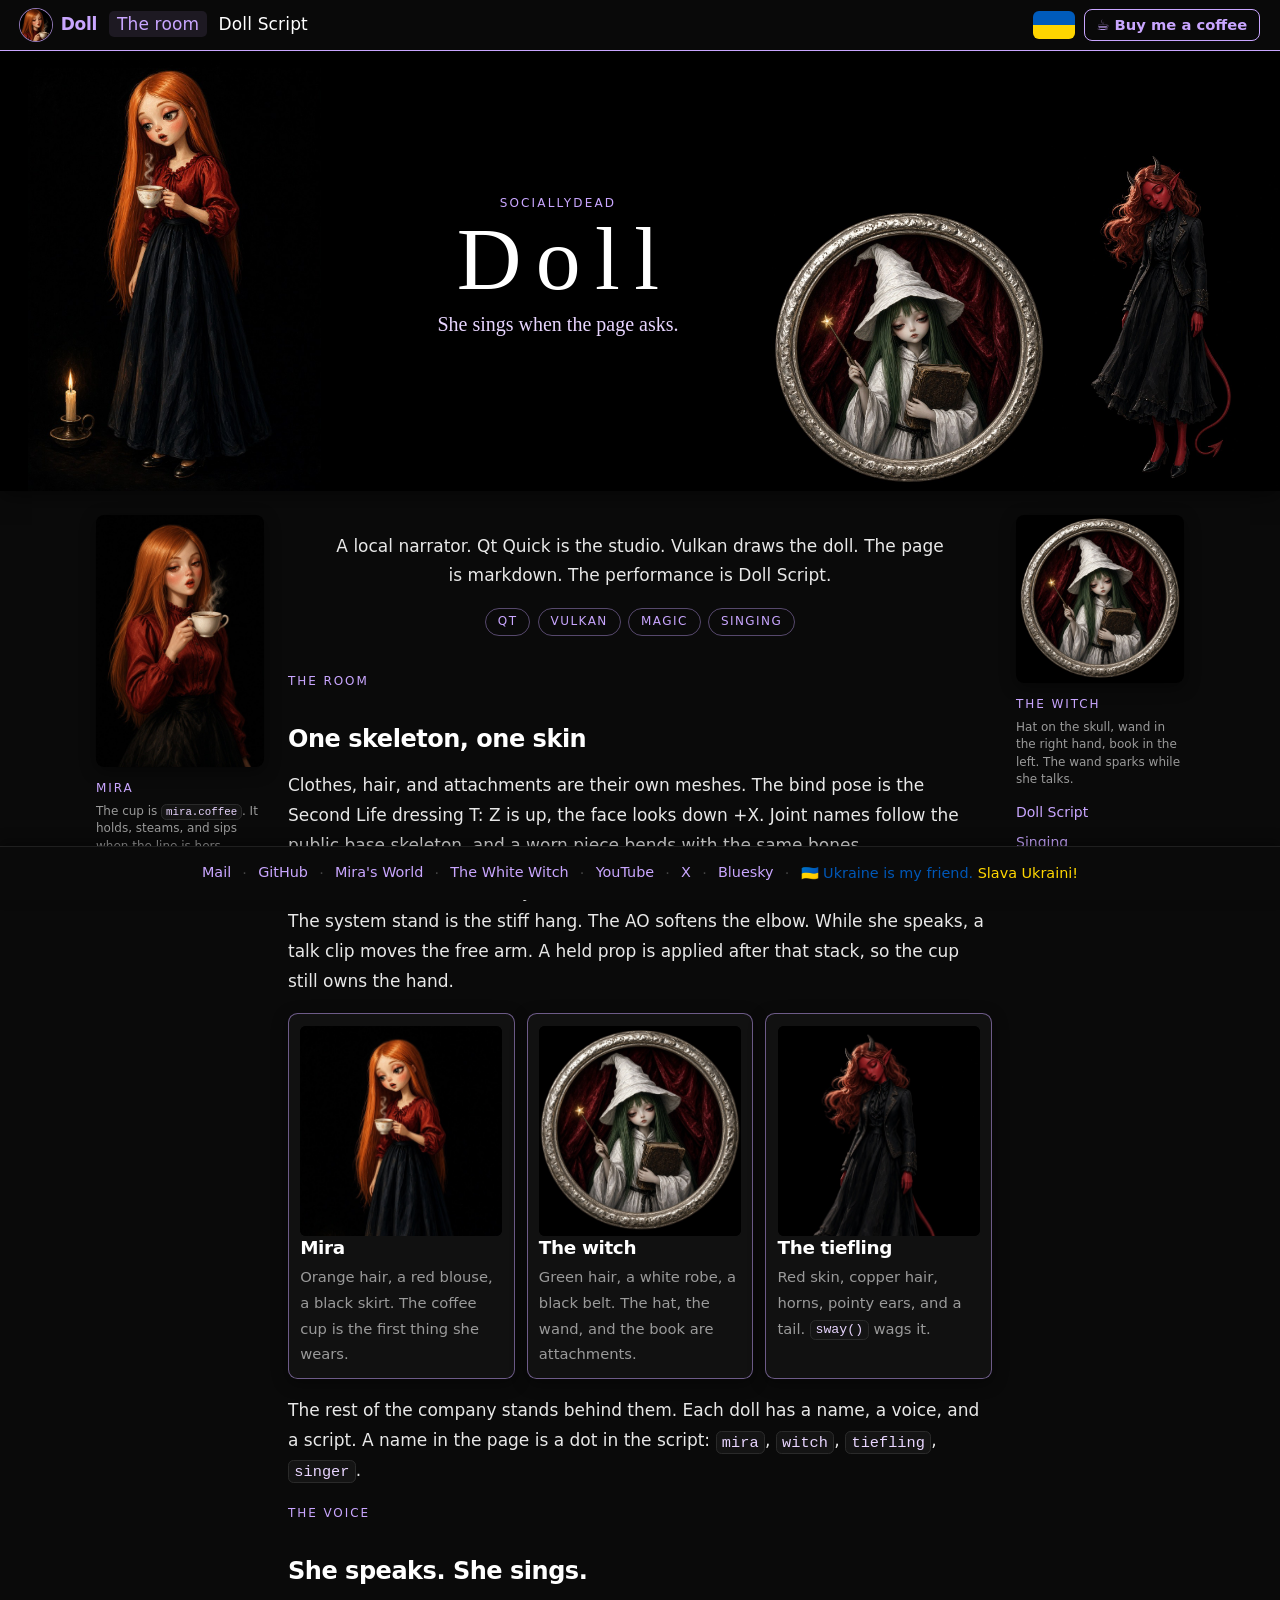
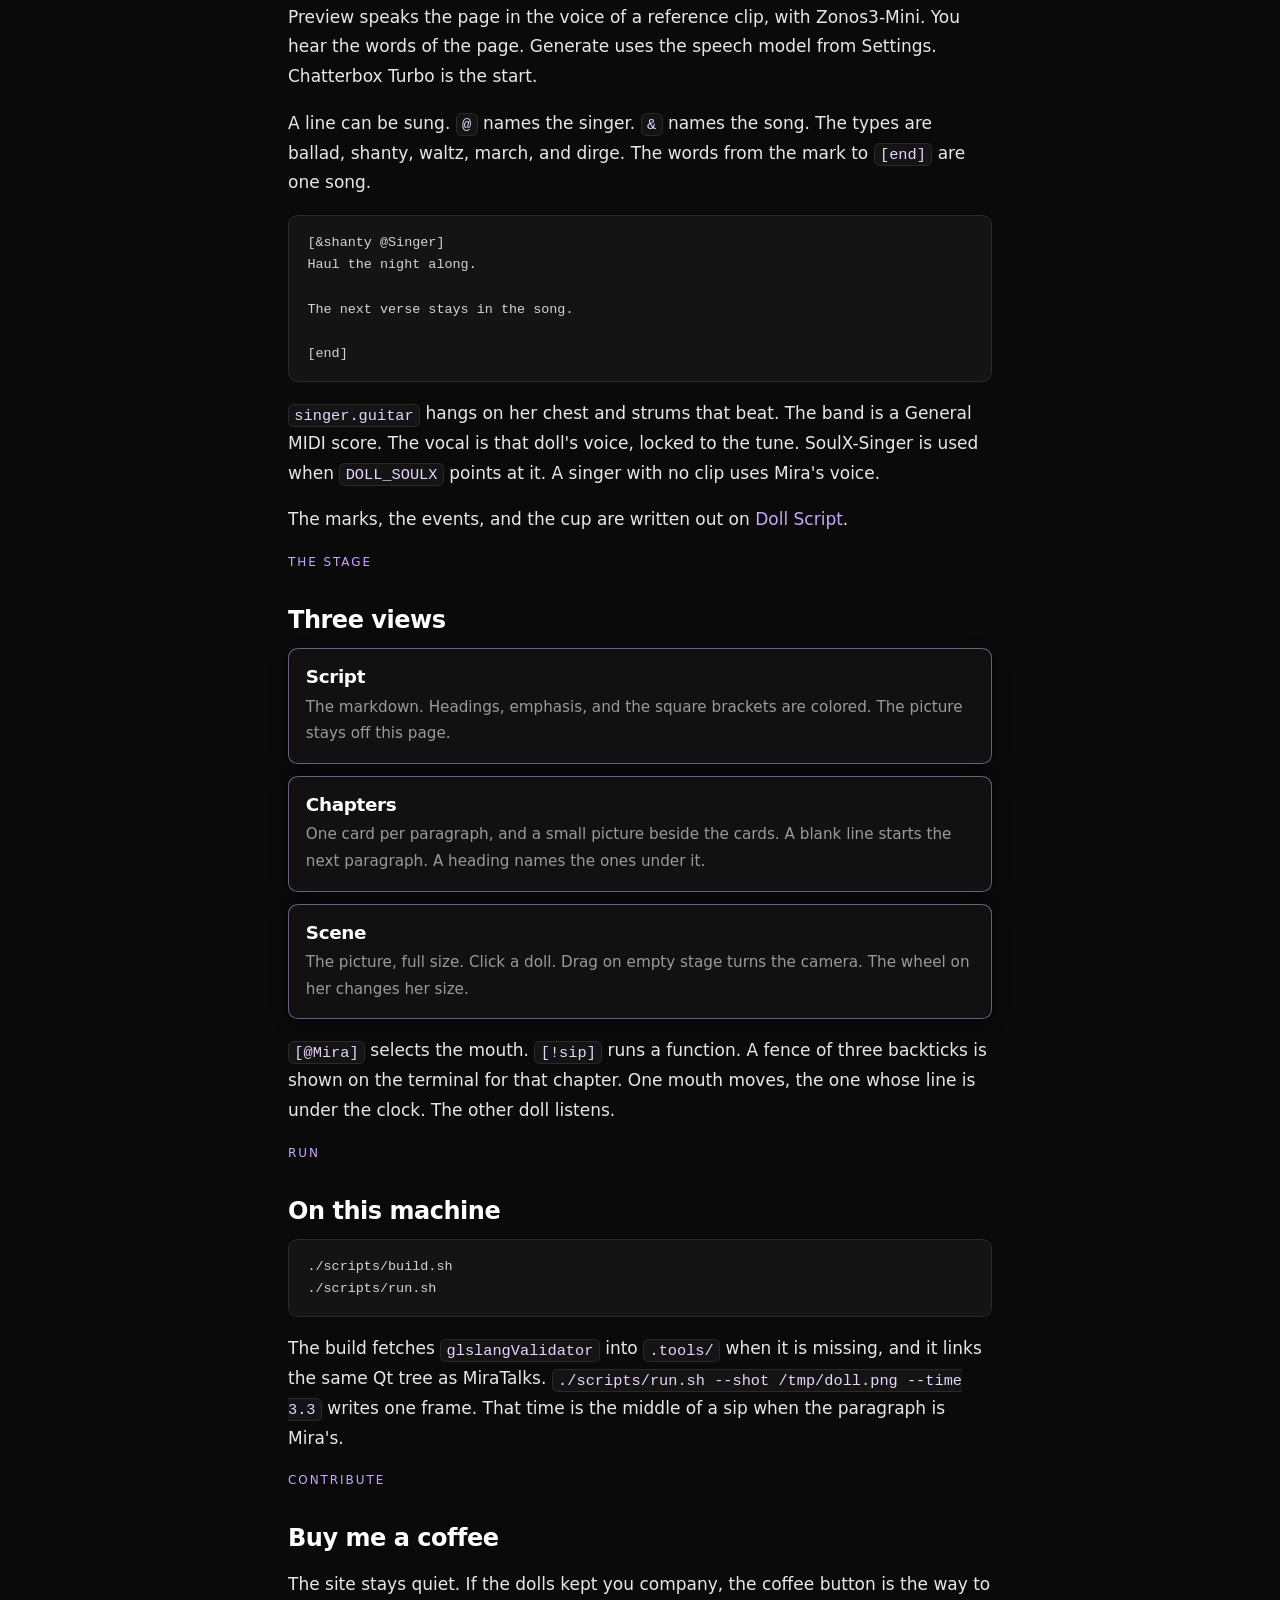
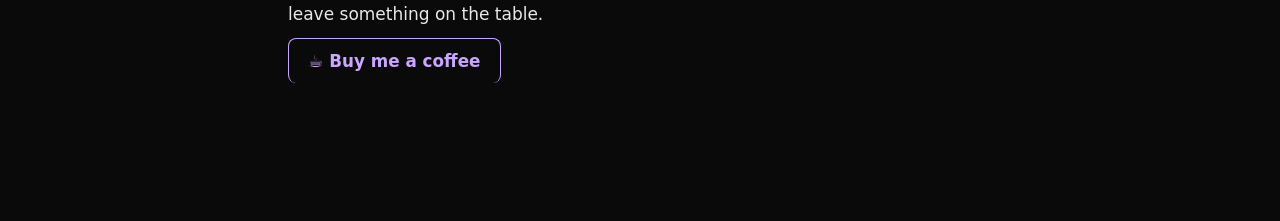
==== index.html @ 6789eb44 "Publish the Doll site." ====
<!DOCTYPE html>
<html lang="en">
<head>
  <meta charset="utf-8">
  <meta name="viewport" content="width=device-width, initial-scale=1">
  <meta name="theme-color" content="#0a0a0a">
  <meta name="color-scheme" content="dark">
  <meta name="description" content="Doll is a local narrator. One skeleton, one skin, and Doll Script. She speaks the page, and she sings when the page asks.">
  <meta name="author" content="Mira">
  <meta name="keywords" content="Doll, Doll Script, MAGIC, narrator, Qt, Vulkan, singing, The White Witch, Mira">
  <link rel="canonical" href="https://doll.sociallydead.me/">
  <link rel="icon" href="/assets/icons/icon.svg" type="image/svg+xml">
  <link rel="icon" type="image/png" sizes="32x32" href="/assets/icons/favicon-32.png">
  <link rel="apple-touch-icon" href="/assets/icons/apple-touch-icon.png">
  <link rel="manifest" href="/manifest.webmanifest">
  <meta property="og:type" content="website">
  <meta property="og:site_name" content="Doll">
  <meta property="og:title" content="Doll — she sings when the page asks">
  <meta property="og:description" content="A local narrator. Qt Quick is the studio. Vulkan draws the doll. Doll Script is the performance.">
  <meta property="og:url" content="https://doll.sociallydead.me/">
  <meta property="og:image" content="https://doll.sociallydead.me/assets/images/og.jpg">
  <meta name="twitter:card" content="summary_large_image">
  <meta name="twitter:title" content="Doll — she sings when the page asks">
  <meta name="twitter:description" content="A local narrator. Qt Quick is the studio. Vulkan draws the doll. Doll Script is the performance.">
  <meta name="twitter:image" content="https://doll.sociallydead.me/assets/images/og.jpg">
  <title>Doll — she sings when the page asks</title>
  <link rel="stylesheet" href="/assets/css/site.css">
  <script type="application/ld+json">
  {
    "@context": "https://schema.org",
    "@graph": [
      {
        "@type": "WebSite",
        "name": "Doll",
        "url": "https://doll.sociallydead.me/",
        "description": "A local narrator. She speaks the page, and she sings when the page asks.",
        "inLanguage": "en"
      },
      {
        "@type": "SoftwareApplication",
        "name": "Doll",
        "applicationCategory": "MultimediaApplication",
        "operatingSystem": "Linux",
        "url": "https://doll.sociallydead.me/",
        "author": {
          "@type": "Person",
          "name": "Mira",
          "url": "https://miratechtm.sociallydead.me/"
        }
      }
    ]
  }
  </script>
</head>
<body>
  <a class="skip" href="#main">Skip to content</a>
  <header class="site-header">
    <nav class="site-nav" aria-label="Site">
      <a class="brand" href="/">
        <img src="/assets/images/avatar.jpg" alt="" width="512" height="512">
        Doll
      </a>
      <ul>
        <li><a href="/" aria-current="page">The room</a></li>
        <li><a href="/script/">Doll Script</a></li>
      </ul>
      <div class="nav-end">
        <a class="ua" href="https://thewhitewitchtm.sociallydead.me/ukraine/" aria-label="I support Ukraine"><span></span><span></span></a>
        <a class="coffee" href="https://www.paypal.com/ncp/payment/BVY3E2H2E2VWA" target="_blank" rel="noopener noreferrer">☕ Buy me a coffee</a>
      </div>
    </nav>
  </header>

  <section class="banner" aria-label="Doll. Mira with the cup, the witch in her ring, and the tiefling asleep.">
    <img class="banner-mira" src="/assets/images/mira-full.jpg" width="832" height="1248" alt="Mira, long orange hair, red blouse, black skirt, a steaming cup in her hand and a candle at her feet.">
    <div class="banner-mark">
      <p class="banner-kicker">sociallydead</p>
      <h1>Doll</h1>
      <p>She sings when the page asks.</p>
    </div>
    <div class="banner-cast">
      <img class="banner-witch" src="/assets/images/witch.jpg" width="1024" height="1024" alt="The witch, green hair, white hat and robe, wand and spellbook, inside a silver ring.">
      <img class="banner-tiefling" src="/assets/images/tiefling.jpg" width="832" height="1248" alt="The tiefling asleep, red skin, copper hair, small horns, a black dress, tail curled.">
    </div>
  </section>

  <div class="page-frame">
    <aside class="side-rail" aria-label="Mira">
      <div class="side-stick">
        <img src="/assets/images/mira.jpg" width="832" height="1248" alt="Mira, close, orange hair and a red blouse, singing over a cup of coffee.">
        <p class="rail-kicker">Mira</p>
        <p class="rail-text">The cup is <code>mira.coffee</code>. It holds, steams, and sips when the line is hers.</p>
      </div>
    </aside>

    <main id="main" class="content-area">
      <div class="intro">
        <p>A local narrator. Qt Quick is the studio. Vulkan draws the doll. The page is markdown. The performance is Doll Script.</p>
        <ul class="chips">
          <li>Qt</li>
          <li>Vulkan</li>
          <li>MAGIC</li>
          <li>Singing</li>
        </ul>
      </div>

      <section>
        <p class="kicker">The room</p>
        <h2>One skeleton, one skin</h2>
        <p>Clothes, hair, and attachments are their own meshes. The bind pose is the Second Life dressing T: Z is up, the face looks down +X. Joint names follow the public base skeleton, and a worn piece bends with the same bones.</p>
        <p>She wears a talk AO the way a Second Life avatar wears an animation overrider. The system stand is the stiff hang. The AO softens the elbow. While she speaks, a talk clip moves the free arm. A held prop is applied after that stack, so the cup still owns the hand.</p>
        <ul class="cards">
          <li>
            <article class="frame">
              <img src="/assets/images/mira-full.jpg" alt="" width="832" height="1248">
              <h3>Mira</h3>
              <p>Orange hair, a red blouse, a black skirt. The coffee cup is the first thing she wears.</p>
            </article>
          </li>
          <li>
            <article class="frame">
              <img src="/assets/images/witch.jpg" alt="" width="1024" height="1024">
              <h3>The witch</h3>
              <p>Green hair, a white robe, a black belt. The hat, the wand, and the book are attachments.</p>
            </article>
          </li>
          <li>
            <article class="frame">
              <img src="/assets/images/tiefling.jpg" alt="" width="832" height="1248">
              <h3>The tiefling</h3>
              <p>Red skin, copper hair, horns, pointy ears, and a tail. <code>sway()</code> wags it.</p>
            </article>
          </li>
        </ul>
        <p>The rest of the company stands behind them. Each doll has a name, a voice, and a script. A name in the page is a dot in the script: <code>mira</code>, <code>witch</code>, <code>tiefling</code>, <code>singer</code>.</p>
      </section>

      <section id="voice">
        <p class="kicker">The voice</p>
        <h2>She speaks. She sings.</h2>
        <p>Preview speaks the page in the voice of a reference clip, with Zonos3-Mini. You hear the words of the page. Generate uses the speech model from Settings. Chatterbox Turbo is the start.</p>
        <p>A line can be sung. <code>@</code> names the singer. <code>&amp;</code> names the song. The types are ballad, shanty, waltz, march, and dirge. The words from the mark to <code>[end]</code> are one song.</p>
        <pre><code>[&amp;shanty @Singer]
Haul the night along.

The next verse stays in the song.

[end]</code></pre>
        <p><code>singer.guitar</code> hangs on her chest and strums that beat. The band is a General MIDI score. The vocal is that doll's voice, locked to the tune. SoulX-Singer is used when <code>DOLL_SOULX</code> points at it. A singer with no clip uses Mira's voice.</p>
        <p>The marks, the events, and the cup are written out on <a href="/script/">Doll Script</a>.</p>
      </section>

      <section>
        <p class="kicker">The stage</p>
        <h2>Three views</h2>
        <ul class="steps">
          <li class="frame">
            <h3>Script</h3>
            <p>The markdown. Headings, emphasis, and the square brackets are colored. The picture stays off this page.</p>
          </li>
          <li class="frame">
            <h3>Chapters</h3>
            <p>One card per paragraph, and a small picture beside the cards. A blank line starts the next paragraph. A heading names the ones under it.</p>
          </li>
          <li class="frame">
            <h3>Scene</h3>
            <p>The picture, full size. Click a doll. Drag on empty stage turns the camera. The wheel on her changes her size.</p>
          </li>
        </ul>
        <p><code>[@Mira]</code> selects the mouth. <code>[!sip]</code> runs a function. A fence of three backticks is shown on the terminal for that chapter. One mouth moves, the one whose line is under the clock. The other doll listens.</p>
      </section>

      <section>
        <p class="kicker">Run</p>
        <h2>On this machine</h2>
        <pre><code>./scripts/build.sh
./scripts/run.sh</code></pre>
        <p>The build fetches <code>glslangValidator</code> into <code>.tools/</code> when it is missing, and it links the same Qt tree as MiraTalks. <code>./scripts/run.sh --shot /tmp/doll.png --time 3.3</code> writes one frame. That time is the middle of a sip when the paragraph is Mira's.</p>
      </section>

      <section id="contribute">
        <p class="kicker">Contribute</p>
        <h2>Buy me a coffee</h2>
        <p>The site stays quiet. If the dolls kept you company, the coffee button is the way to leave something on the table.</p>
        <p>
          <a class="coffee coffee-large" href="https://www.paypal.com/ncp/payment/BVY3E2H2E2VWA" target="_blank" rel="noopener noreferrer">☕ Buy me a coffee</a>
        </p>
      </section>
    </main>

    <aside class="side-rail" aria-label="The witch">
      <div class="side-stick">
        <img src="/assets/images/witch.jpg" width="1024" height="1024" alt="The witch, sleepy, in a silver ring with a red curtain behind her.">
        <p class="rail-kicker">The witch</p>
        <p class="rail-text">Hat on the skull, wand in the right hand, book in the left. The wand sparks while she talks.</p>
        <ul class="rail-links">
          <li><a href="/script/">Doll Script</a></li>
          <li><a href="#voice">Singing</a></li>
          <li><a href="#contribute">Contribute</a></li>
        </ul>
      </div>
    </aside>
  </div>

  <footer class="site-footer">
    <nav class="footer-links" aria-label="Footer">
      <a href="mailto:miratechtm@sociallydead.me">Mail</a>
      <span aria-hidden="true">·</span>
      <a href="https://github.com/TheWhiteWitchTM" target="_blank" rel="noopener noreferrer">GitHub</a>
      <span aria-hidden="true">·</span>
      <a href="https://miratechtm.sociallydead.me/" target="_blank" rel="noopener noreferrer">Mira's World</a>
      <span aria-hidden="true">·</span>
      <a href="https://thewhitewitchtm.sociallydead.me/" target="_blank" rel="noopener noreferrer">The White Witch</a>
      <span aria-hidden="true">·</span>
      <a href="https://youtube.com/@TheWhiteWitchTM" target="_blank" rel="noopener noreferrer">YouTube</a>
      <span aria-hidden="true">·</span>
      <a href="https://x.com/miratechtm" target="_blank" rel="noopener noreferrer">X</a>
      <span aria-hidden="true">·</span>
      <a href="https://bsky.app/profile/miratechtm.sociallydead.me" target="_blank" rel="noopener noreferrer">Bluesky</a>
      <span aria-hidden="true">·</span>
      <span class="ua-words"><span class="blue">🇺🇦 Ukraine is my friend.</span> <span class="gold">Slava Ukraini!</span></span>
    </nav>
  </footer>
</body>
</html>
---- assets/css/site.css ----
:root {
  --ink: #0a0a0a;
  --paper: #e8e8e8;
  --muted: #9a9a9a;
  --line: #2a2a2a;
  --accent: #c9a6ff;
  --accent-2: #e8d5ff;
  --panel: #111111;
  --panel-2: #161616;
  --font: ui-sans-serif, system-ui, -apple-system, "Segoe UI", "Noto Sans", Helvetica, Arial, sans-serif;
  --mono: ui-monospace, "Cascadia Code", "SF Mono", Menlo, Consolas, monospace;
  --display: "Palatino Linotype", Palatino, "Book Antiqua", Georgia, "Liberation Serif", serif;
}

* { box-sizing: border-box; }

html {
  scroll-padding-top: 4.5rem;
  scroll-padding-bottom: 6.5rem;
}

body {
  margin: 0;
  min-height: 100vh;
  background: var(--ink);
  color: var(--paper);
  font-family: var(--font);
  font-size: 1.0625rem;
  line-height: 1.75;
  -webkit-font-smoothing: antialiased;
}

img { max-width: 100%; height: auto; }

a { color: inherit; }

:focus-visible {
  outline: 2px solid var(--accent);
  outline-offset: 2px;
}

.skip {
  position: absolute;
  left: 0.75rem;
  top: 0.75rem;
  z-index: 80;
  padding: 0.4rem 0.7rem;
  background: var(--accent);
  color: var(--ink);
  text-decoration: none;
  transform: translateY(-150%);
}

.skip:focus { transform: none; }

.site-header {
  position: sticky;
  top: 0;
  z-index: 40;
  background: rgba(10, 10, 10, 0.95);
  border-bottom: 1.5px solid var(--accent);
  box-shadow: 0 2px 10px rgba(0, 0, 0, 0.5);
  backdrop-filter: blur(10px);
}

.site-nav {
  max-width: 1400px;
  margin: 0 auto;
  padding: 0.35rem 1.25rem;
  display: flex;
  align-items: center;
  gap: 0.75rem;
  min-height: 3.1rem;
}

.brand {
  display: flex;
  align-items: center;
  gap: 0.55rem;
  color: var(--accent);
  font-weight: 600;
  letter-spacing: -0.02em;
  text-decoration: none;
  flex: none;
}

.brand img {
  width: 32px;
  height: 32px;
  border-radius: 50%;
  object-fit: cover;
  object-position: center 18%;
  box-shadow: 0 0 0 1px rgba(201, 166, 255, 0.7);
}

.site-nav ul {
  list-style: none;
  display: flex;
  align-items: center;
  gap: 0.2rem;
  margin: 0;
  padding: 0;
  min-width: 0;
}

.site-nav ul a {
  color: #fff;
  text-decoration: none;
  font-weight: 500;
  letter-spacing: 0.01em;
  padding: 0.2rem 0.5rem;
  border-radius: 5px;
}

.site-nav ul a:hover,
.site-nav ul a[aria-current="page"] {
  color: var(--accent);
  background: rgba(201, 166, 255, 0.1);
}

.nav-end {
  margin-left: auto;
  display: flex;
  align-items: center;
  gap: 0.55rem;
  flex: none;
}

.ua {
  display: block;
  width: 42px;
  height: 28px;
  border-radius: 6px;
  overflow: hidden;
  box-shadow: inset 0 0 0 1px rgba(8, 20, 40, 0.45);
  flex: none;
}

.ua span { display: block; height: 50%; }
.ua span:first-child { background: #005bbb; }
.ua span:last-child { background: #ffd500; }
.ua:hover { filter: brightness(1.06); }

a.coffee {
  color: var(--accent);
  font-weight: 600;
  padding: 0.35em 0.8em;
  border: 1px solid var(--accent);
  border-radius: 8px;
  font-size: 0.92rem;
  line-height: 1.3;
  white-space: nowrap;
  text-decoration: none;
  background: transparent;
}

a.coffee:hover { background: rgba(201, 166, 255, 0.13); }

a.coffee-large {
  font-size: 1.05rem;
  padding: 0.7em 1.15em;
}

.banner {
  display: grid;
  grid-template-columns: minmax(150px, 0.85fr) minmax(200px, 1fr) minmax(240px, 1.25fr);
  align-items: end;
  gap: 0.25rem;
  background: #000;
  margin: 0 0 1.5rem;
  box-shadow: 0 4px 20px rgba(0, 0, 0, 0.5);
}

.banner img {
  display: block;
  width: 100%;
  height: min(440px, 58vw);
  object-fit: contain;
  object-position: bottom center;
}

.banner-mark {
  align-self: center;
  text-align: center;
  padding: 1rem 0.4rem 1.4rem;
}

.banner-kicker {
  margin: 0;
  color: var(--accent);
  font-size: 0.75rem;
  font-weight: 500;
  letter-spacing: 0.18em;
  text-transform: uppercase;
}

.banner-mark h1 {
  margin: 0.15rem 0 0.35rem;
  color: #fff;
  font-family: var(--display);
  font-weight: 500;
  font-size: clamp(3.1rem, 7vw, 5.6rem);
  letter-spacing: 0.16em;
  line-height: 0.95;
  text-indent: 0.16em;
}

.banner-mark p:last-child {
  margin: 0.35rem 0 0;
  color: var(--accent-2);
  font-family: var(--display);
  font-size: clamp(1rem, 2vw, 1.25rem);
}

.banner-cast {
  display: grid;
  grid-template-columns: 1.05fr 0.85fr;
  align-items: end;
}

.page-frame {
  display: flex;
  align-items: stretch;
  justify-content: center;
  gap: 1.5rem;
  max-width: 1120px;
  width: 100%;
  margin: 0 auto;
  padding: 0 1rem 8rem;
}

.side-rail {
  flex: 0 0 168px;
  width: 168px;
  min-width: 168px;
  max-width: 168px;
}

.side-stick { position: sticky; top: 4.5rem; }

.side-rail img {
  width: 100%;
  height: auto;
  display: block;
  background: transparent;
  border-radius: 8px;
  box-shadow: 0 4px 16px rgba(0, 0, 0, 0.45);
}

.rail-kicker {
  margin: 0.7rem 0 0.15rem;
  color: var(--accent);
  font-size: 0.75rem;
  font-weight: 500;
  letter-spacing: 0.16em;
  text-transform: uppercase;
}

.rail-text {
  margin: 0.25rem 0 0;
  color: var(--muted);
  font-size: 0.75rem;
  line-height: 1.45;
}

.rail-links {
  display: flex;
  flex-direction: column;
  gap: 0.35rem;
  margin: 0.75rem 0 0;
  padding: 0;
  list-style: none;
  font-size: 0.875rem;
}

.rail-links a {
  color: var(--accent);
  text-decoration: none;
}

.rail-links a:hover { color: var(--accent-2); }

.content-area {
  flex: 1 1 640px;
  min-width: 0;
  max-width: 720px;
}

.intro {
  margin: 0.4rem 0 2.2rem;
  text-align: center;
}

.intro p {
  max-width: 38rem;
  margin-left: auto;
  margin-right: auto;
}

.content-area h1,
.content-area h2,
.content-area h3 {
  color: #fff;
  letter-spacing: -0.02em;
  font-weight: 600;
  line-height: 1.25;
}

.content-area h1 {
  font-size: 2.25rem;
  line-height: 1.15;
  letter-spacing: -0.025em;
  margin: 0 0 0.7rem;
}

.content-area h2 {
  font-size: 1.5rem;
  margin: 2rem 0 0.45rem;
}

.content-area h3 {
  font-size: 1.15rem;
  margin: 0 0 0.35rem;
}

.kicker {
  margin: 0;
  color: var(--accent);
  font-size: 0.75rem;
  font-weight: 500;
  letter-spacing: 0.16em;
  text-transform: uppercase;
}

.lede { color: var(--muted); margin-top: 0.2rem; }

.content-area a {
  color: var(--accent);
  text-decoration: none;
  border-bottom: 1px solid transparent;
}

.content-area a:hover {
  color: var(--accent-2);
  border-bottom-color: var(--accent);
}

.content-area a.coffee { border-bottom: 0; color: var(--accent); }
.content-area a.coffee:hover { color: var(--accent); }

.chips {
  display: flex;
  flex-wrap: wrap;
  justify-content: center;
  gap: 0.45rem;
  margin: 1rem 0 0;
  padding: 0;
  list-style: none;
}

.chips li,
.chip {
  border: 1px solid rgba(201, 166, 255, 0.4);
  border-radius: 999px;
  padding: 0.15rem 0.75rem;
  color: var(--accent);
  font-size: 0.75rem;
  font-weight: 500;
  letter-spacing: 0.12em;
  text-transform: uppercase;
}

.frame {
  border: 1px solid rgba(201, 166, 255, 0.5);
  border-radius: 0.6rem;
  background: var(--panel);
  box-shadow: 0 4px 16px rgba(0, 0, 0, 0.45);
  padding: 1rem 1.05rem;
}

.cards {
  display: grid;
  grid-template-columns: repeat(3, 1fr);
  gap: 0.75rem;
  margin: 0.9rem 0 0;
  padding: 0;
  list-style: none;
}

.cards .frame { padding: 0.7rem; height: 100%; }
.cards p { margin: 0.35rem 0 0; color: var(--muted); font-size: 0.92rem; }

.cards img {
  width: 100%;
  height: 210px;
  object-fit: cover;
  object-position: top center;
  border-radius: 6px;
  background: #000;
  display: block;
}

.steps {
  display: grid;
  gap: 0.75rem;
  margin: 0.8rem 0 0;
  padding: 0;
  list-style: none;
}

.steps p { margin: 0.3rem 0 0; color: var(--muted); font-size: 0.95rem; }

pre {
  background: #141414;
  border: 1px solid var(--line);
  border-radius: 0.6rem;
  padding: 1rem 1.15rem;
  overflow-x: auto;
  font-size: 0.84rem;
  line-height: 1.65;
  color: #d4d4d4;
}

code { font-family: var(--mono); }

:not(pre) > code {
  background: #141414;
  border: 1px solid var(--line);
  border-radius: 0.35rem;
  padding: 0.1em 0.35em;
  font-size: 0.9em;
  color: var(--accent-2);
}

table {
  width: 100%;
  border-collapse: collapse;
  font-size: 0.95rem;
  margin: 0.6rem 0 1rem;
}

th, td {
  text-align: left;
  padding: 0.4rem 0.55rem;
  border-bottom: 1px solid var(--line);
  vertical-align: top;
}

th { color: #fff; font-weight: 600; }

.side-rail code {
  white-space: normal;
  overflow-wrap: anywhere;
}

hr {
  border: 0;
  height: 1px;
  margin: 2rem 0;
  background: linear-gradient(to right, transparent, #3a2a4a, transparent);
}

.site-footer {
  position: fixed;
  bottom: 0;
  left: 0;
  right: 0;
  z-index: 30;
  background: var(--ink);
  border-top: 1px solid #1f1f1f;
  padding: 0.85rem 1.25rem;
  text-align: center;
  box-shadow: 0 -4px 12px rgba(0, 0, 0, 0.4);
}

.footer-links {
  display: flex;
  justify-content: center;
  align-items: center;
  flex-wrap: wrap;
  gap: 0.35rem 0.7rem;
  font-size: 0.9rem;
}

.footer-links a {
  color: var(--accent);
  text-decoration: none;
  border-bottom: 1px solid transparent;
}

.footer-links a:hover {
  color: var(--accent-2);
  border-bottom-color: var(--accent);
}

.footer-links span[aria-hidden="true"] { color: #444; }

.ua-words .blue { color: #0057b7; }
.ua-words .gold { color: #ffd700; }

@media (max-width: 1100px) {
  .page-frame { gap: 1rem; }
  .side-rail {
    flex-basis: 132px;
    width: 132px;
    min-width: 132px;
    max-width: 132px;
  }
}

@media (max-width: 900px) {
  .page-frame { gap: 0.75rem; padding-left: 0.75rem; padding-right: 0.75rem; }
  .side-rail {
    flex-basis: 104px;
    width: 104px;
    min-width: 104px;
    max-width: 104px;
  }
  .cards { grid-template-columns: 1fr; }
  .cards img { height: 280px; object-position: center 15%; }
  a.coffee { font-size: 0.84rem; padding: 0.32em 0.6em; }
}

@media (max-width: 700px) {
  .banner {
    grid-template-columns: 1fr;
    justify-items: center;
    padding-bottom: 0.5rem;
  }
  .banner-mira,
  .banner-cast { width: min(100%, 420px); }
  .banner img { height: auto; max-height: 360px; }
  .page-frame { flex-direction: column; align-items: center; }
  .side-rail { display: none; }
  .content-area { width: 100%; max-width: 100%; }
  .site-nav { flex-wrap: wrap; padding-bottom: 0.55rem; }
  .nav-end { margin-left: 0; }
}
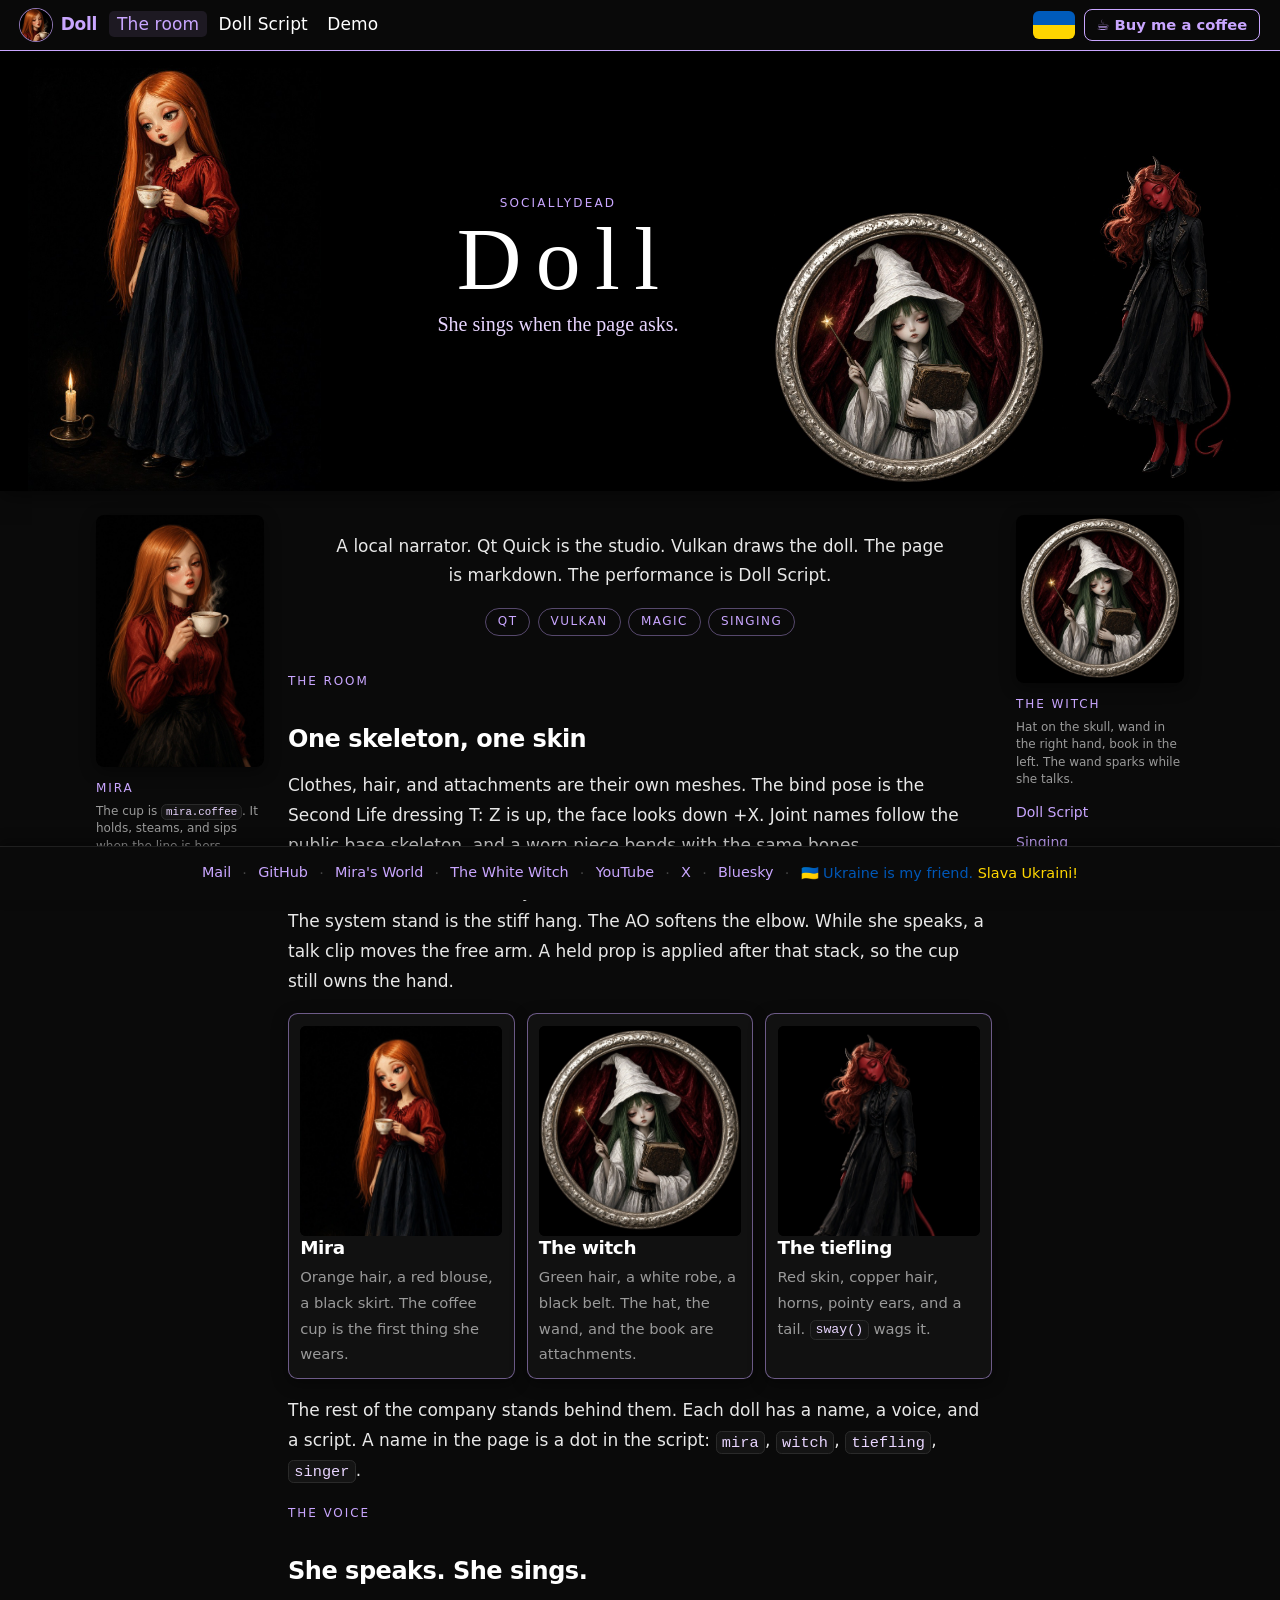
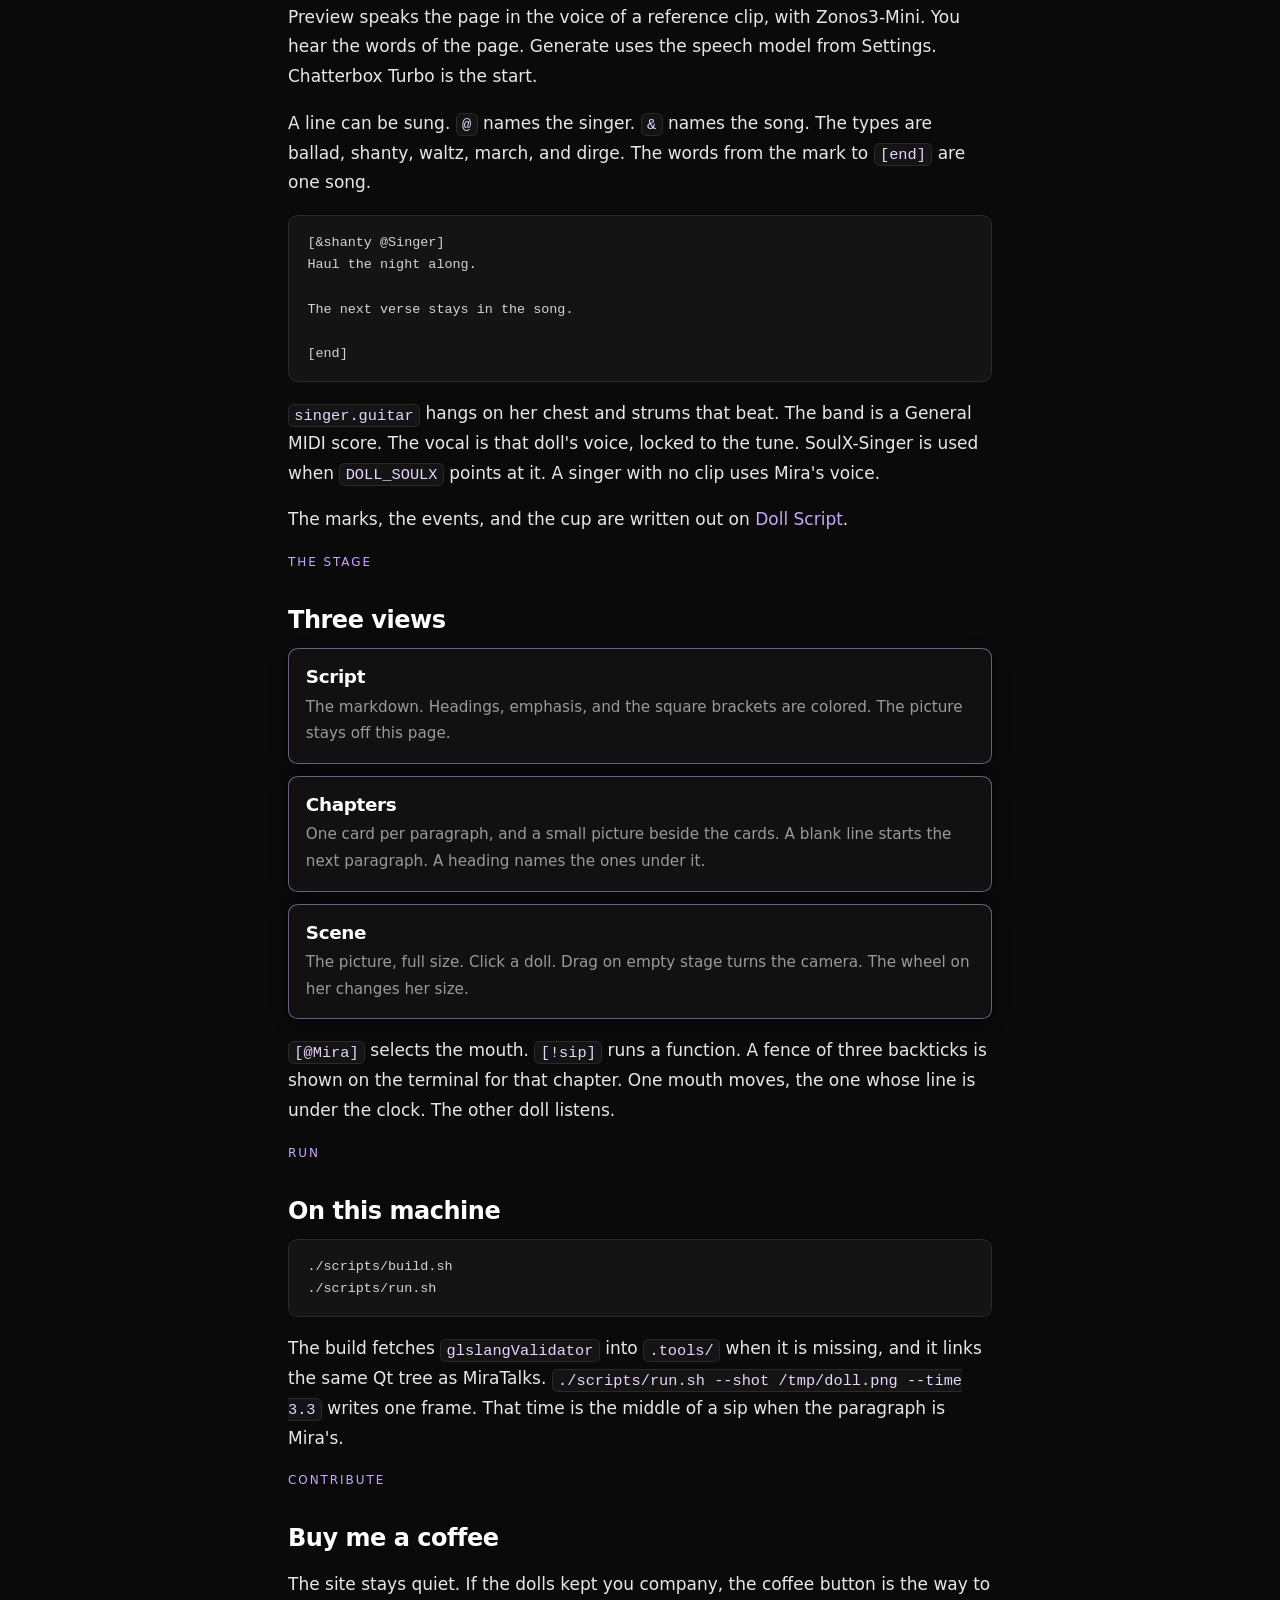
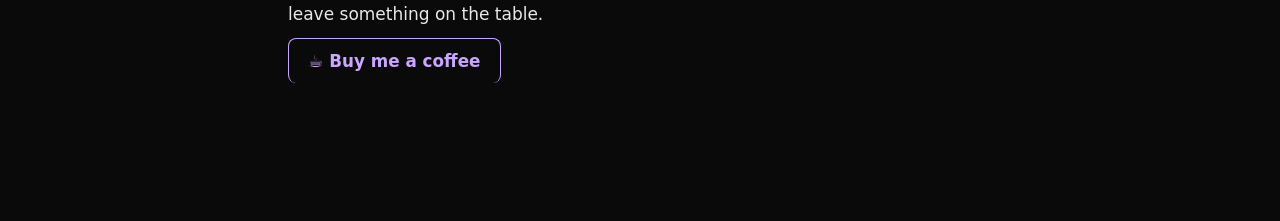
==== commit 5b42a308: "Add a Demo link to the YouTube channel." ====
--- a/index.html
+++ b/index.html
@@ -63,6 +63,7 @@
       <ul>
         <li><a href="/" aria-current="page">The room</a></li>
         <li><a href="/script/">Doll Script</a></li>
+        <li><a href="https://www.youtube.com/@MiraTechTM" target="_blank" rel="noopener noreferrer">Demo</a></li>
       </ul>
       <div class="nav-end">
         <a class="ua" href="https://thewhitewitchtm.sociallydead.me/ukraine/" aria-label="I support Ukraine"><span></span><span></span></a>
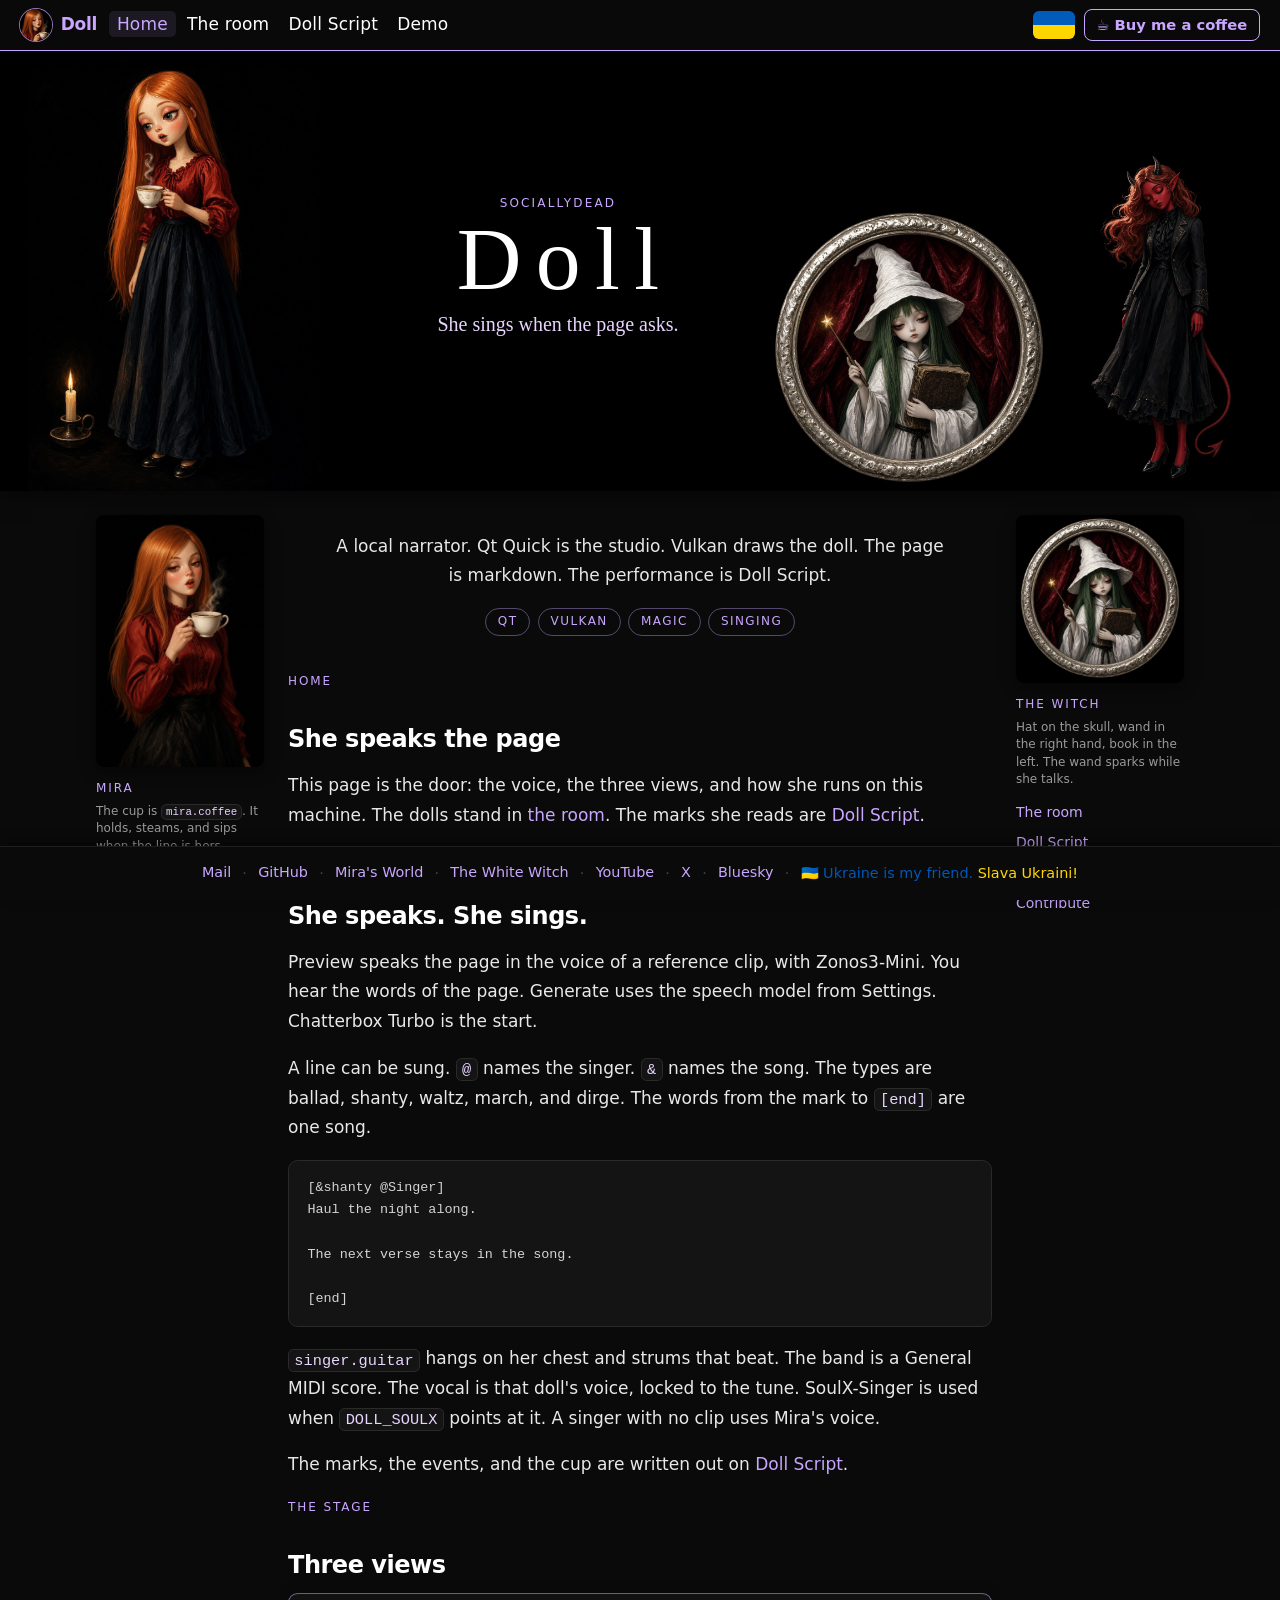
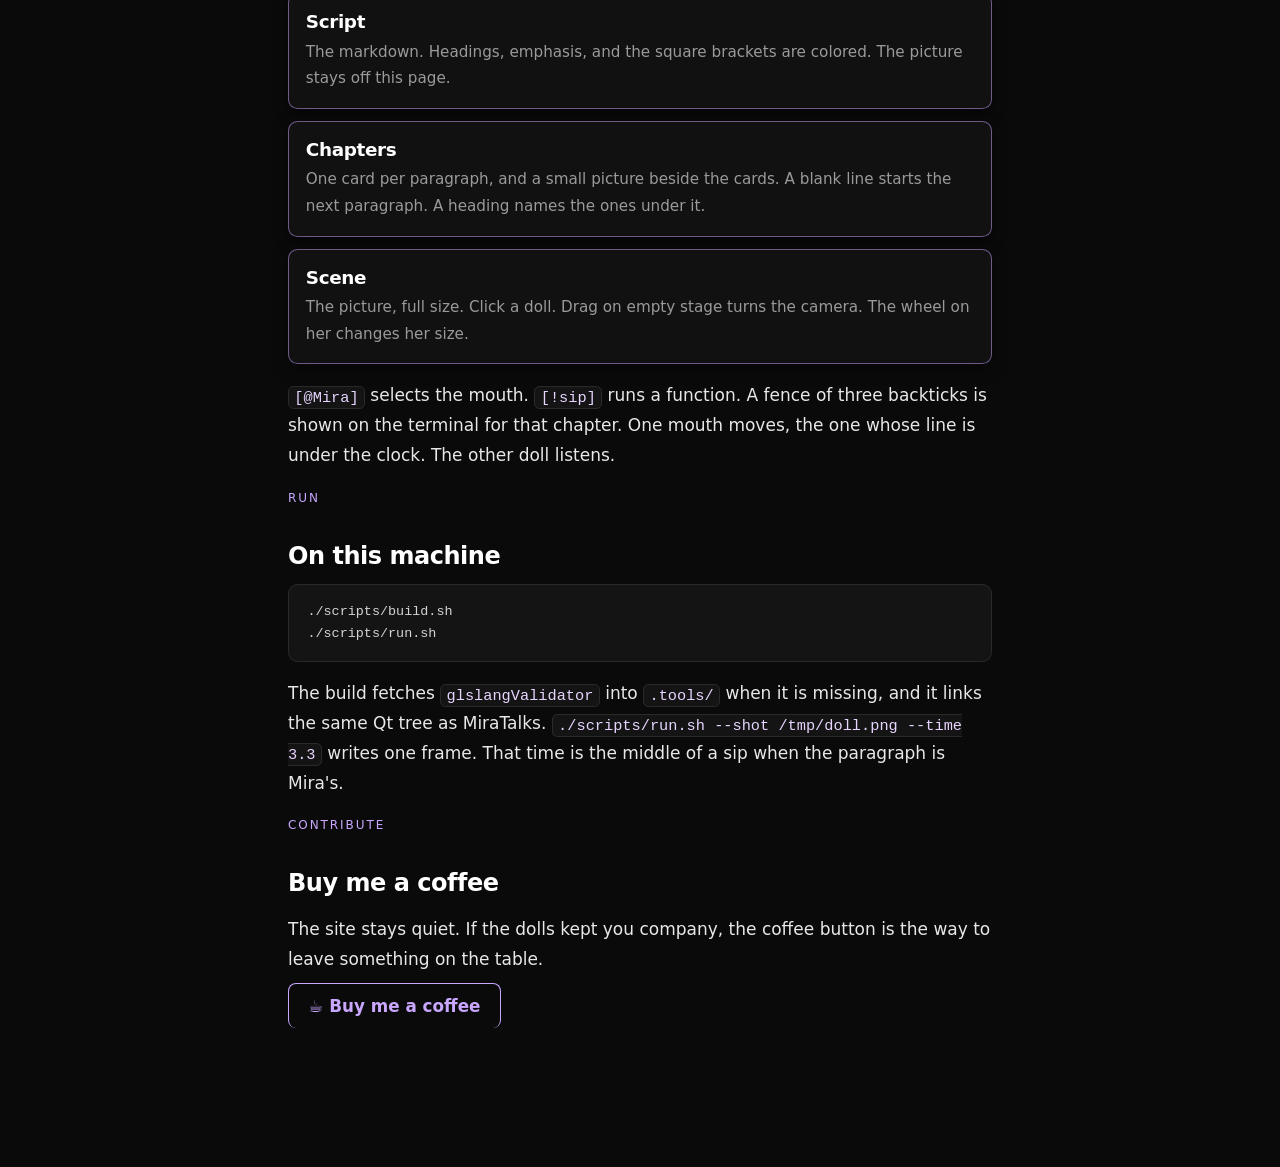
==== commit 1613a2e2: "Split home from the room and update Doll Script. Home and The room were the same URL. The room now h" ====
--- a/index.html
+++ b/index.html
@@ -61,7 +61,8 @@
         Doll
       </a>
       <ul>
-        <li><a href="/" aria-current="page">The room</a></li>
+        <li><a href="/" aria-current="page">Home</a></li>
+        <li><a href="/room/">The room</a></li>
         <li><a href="/script/">Doll Script</a></li>
         <li><a href="https://www.youtube.com/@MiraTechTM" target="_blank" rel="noopener noreferrer">Demo</a></li>
       </ul>
@@ -106,34 +107,9 @@
       </div>
 
       <section>
-        <p class="kicker">The room</p>
-        <h2>One skeleton, one skin</h2>
-        <p>Clothes, hair, and attachments are their own meshes. The bind pose is the Second Life dressing T: Z is up, the face looks down +X. Joint names follow the public base skeleton, and a worn piece bends with the same bones.</p>
-        <p>She wears a talk AO the way a Second Life avatar wears an animation overrider. The system stand is the stiff hang. The AO softens the elbow. While she speaks, a talk clip moves the free arm. A held prop is applied after that stack, so the cup still owns the hand.</p>
-        <ul class="cards">
-          <li>
-            <article class="frame">
-              <img src="/assets/images/mira-full.jpg" alt="" width="832" height="1248">
-              <h3>Mira</h3>
-              <p>Orange hair, a red blouse, a black skirt. The coffee cup is the first thing she wears.</p>
-            </article>
-          </li>
-          <li>
-            <article class="frame">
-              <img src="/assets/images/witch.jpg" alt="" width="1024" height="1024">
-              <h3>The witch</h3>
-              <p>Green hair, a white robe, a black belt. The hat, the wand, and the book are attachments.</p>
-            </article>
-          </li>
-          <li>
-            <article class="frame">
-              <img src="/assets/images/tiefling.jpg" alt="" width="832" height="1248">
-              <h3>The tiefling</h3>
-              <p>Red skin, copper hair, horns, pointy ears, and a tail. <code>sway()</code> wags it.</p>
-            </article>
-          </li>
-        </ul>
-        <p>The rest of the company stands behind them. Each doll has a name, a voice, and a script. A name in the page is a dot in the script: <code>mira</code>, <code>witch</code>, <code>tiefling</code>, <code>singer</code>.</p>
+        <p class="kicker">Home</p>
+        <h2>She speaks the page</h2>
+        <p>This page is the door: the voice, the three views, and how she runs on this machine. The dolls stand in <a href="/room/">the room</a>. The marks she reads are <a href="/script/">Doll Script</a>.</p>
       </section>
 
       <section id="voice">
@@ -195,6 +171,7 @@
         <p class="rail-kicker">The witch</p>
         <p class="rail-text">Hat on the skull, wand in the right hand, book in the left. The wand sparks while she talks.</p>
         <ul class="rail-links">
+          <li><a href="/room/">The room</a></li>
           <li><a href="/script/">Doll Script</a></li>
           <li><a href="#voice">Singing</a></li>
           <li><a href="#contribute">Contribute</a></li>
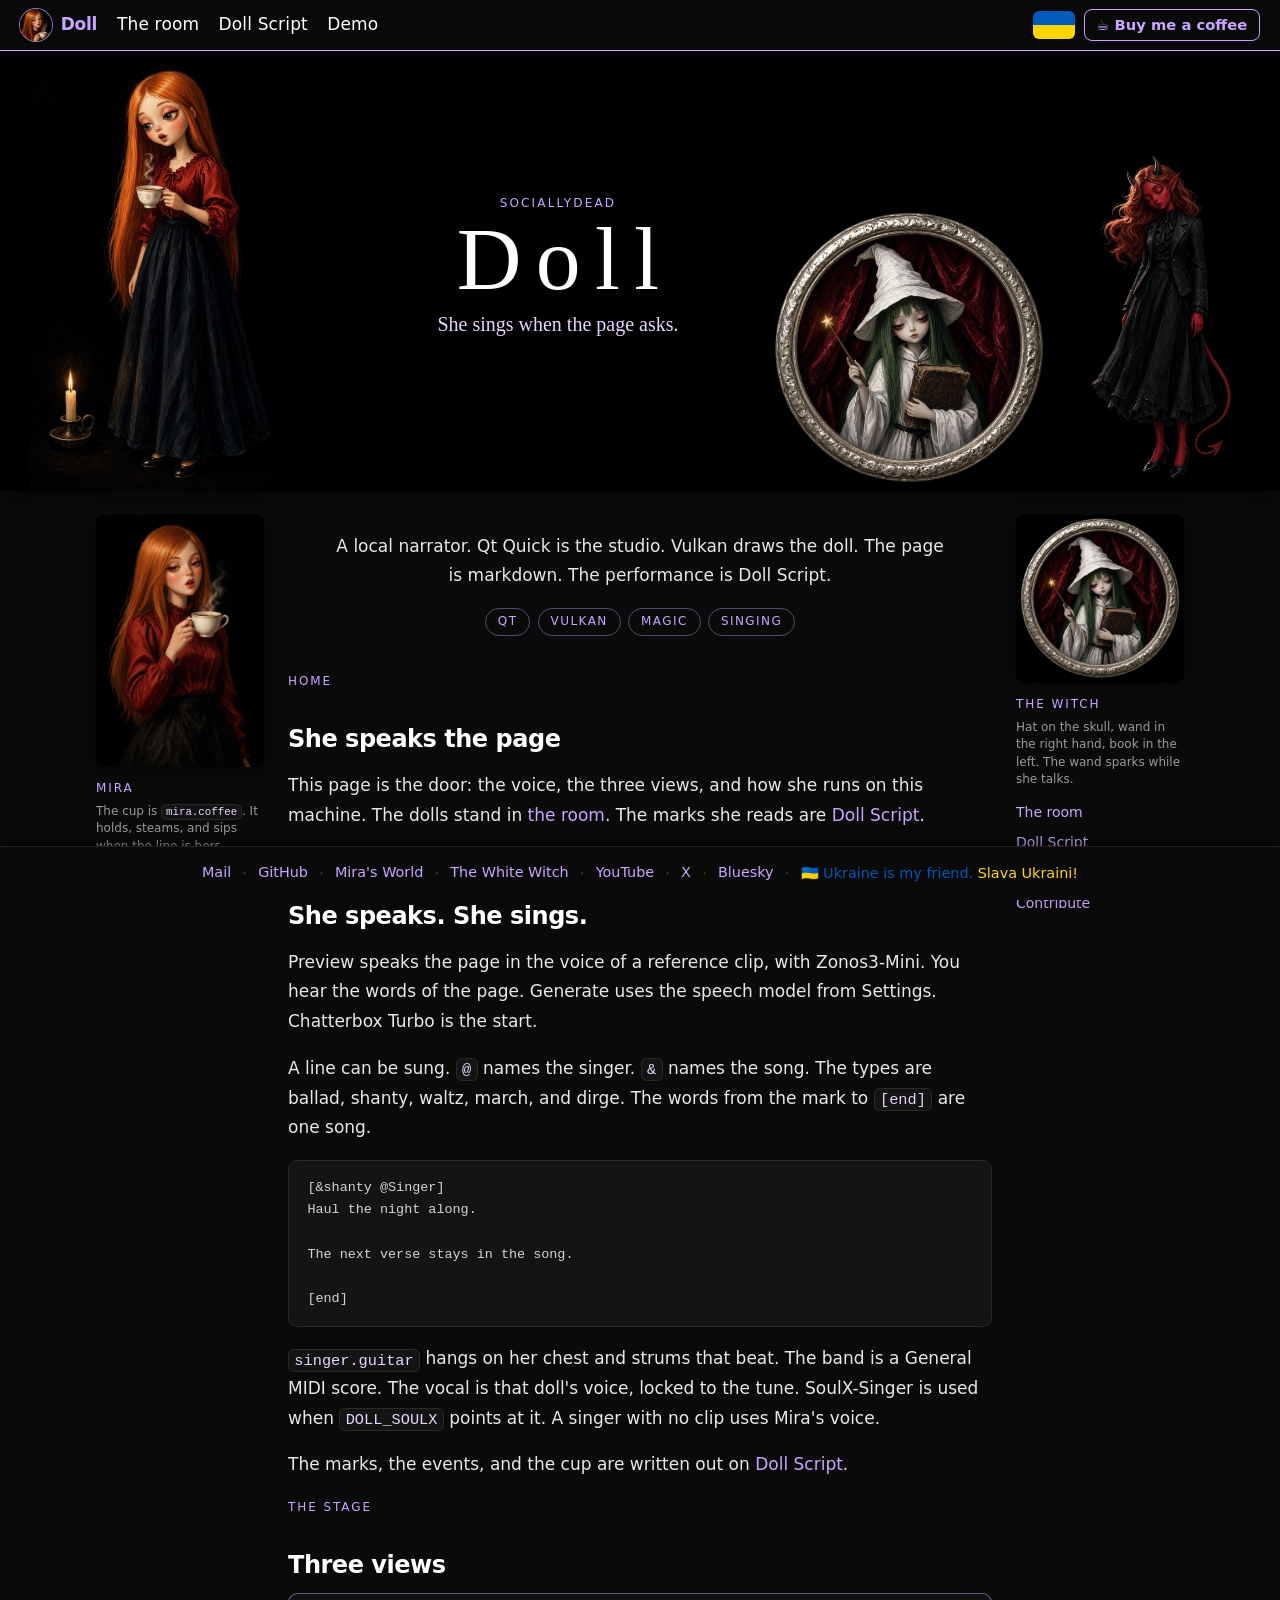
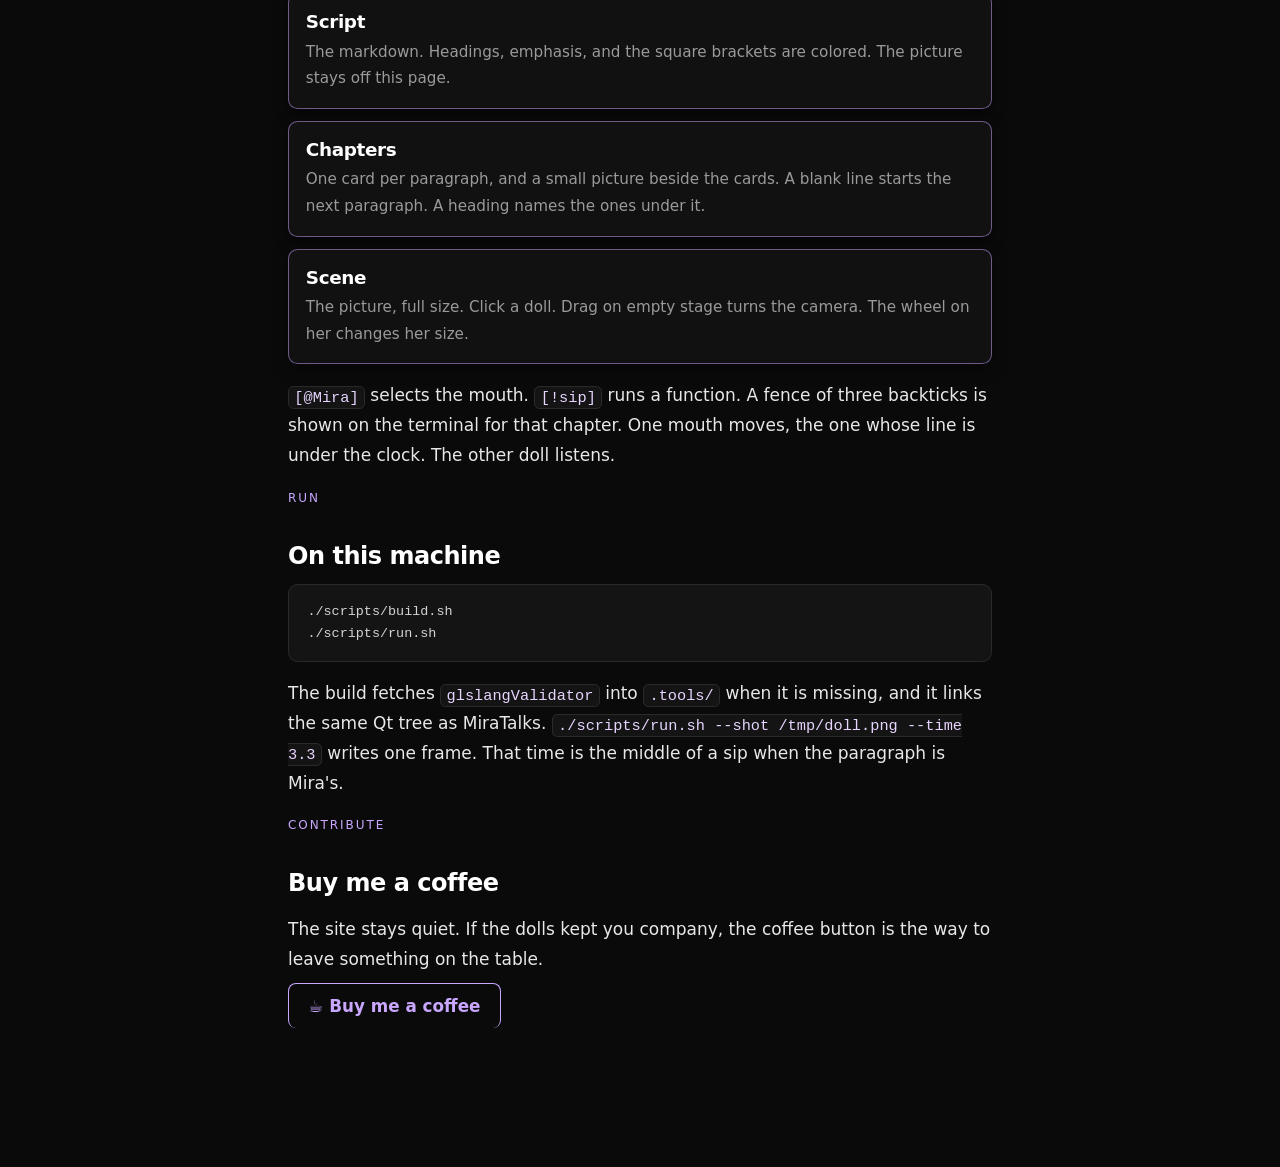
==== commit e6af4152: "Drop Home from the top menu. Doll already links to the same page." ====
--- a/index.html
+++ b/index.html
@@ -61,7 +61,6 @@
         Doll
       </a>
       <ul>
-        <li><a href="/" aria-current="page">Home</a></li>
         <li><a href="/room/">The room</a></li>
         <li><a href="/script/">Doll Script</a></li>
         <li><a href="https://www.youtube.com/@MiraTechTM" target="_blank" rel="noopener noreferrer">Demo</a></li>
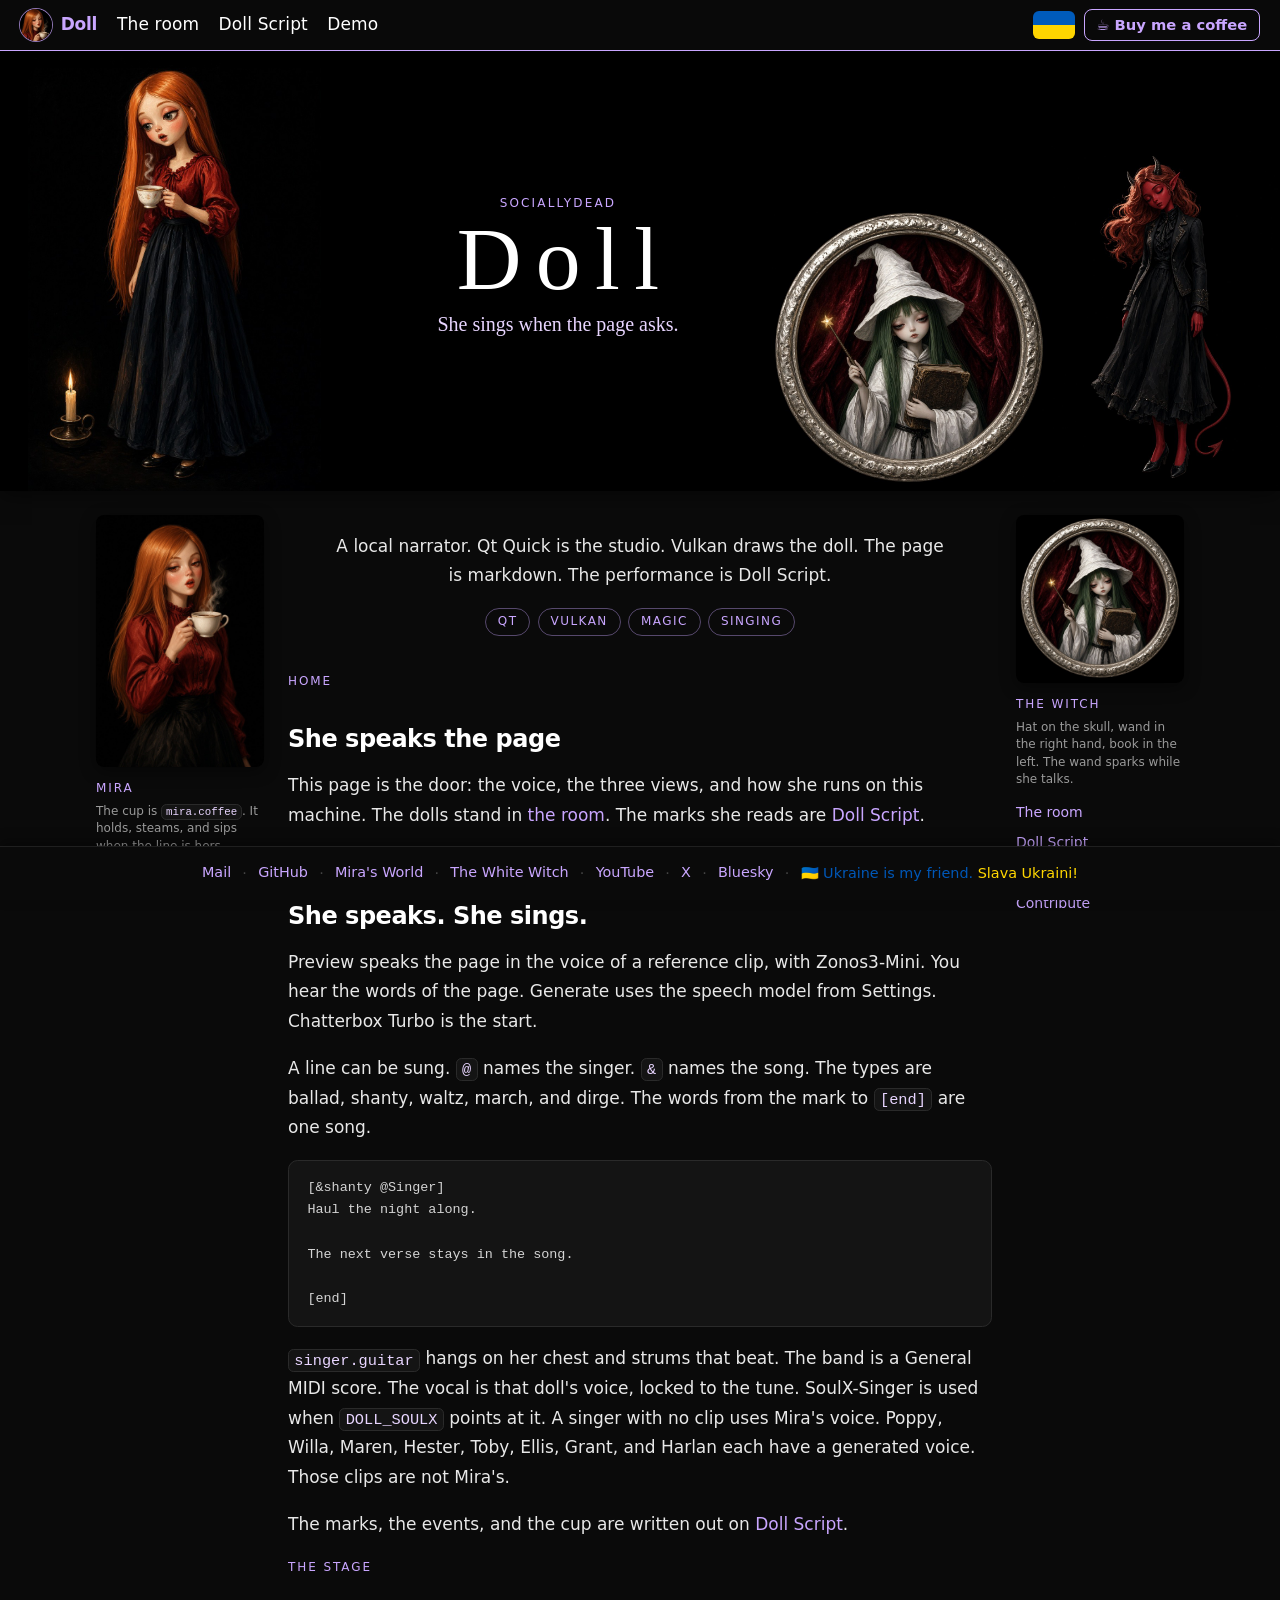
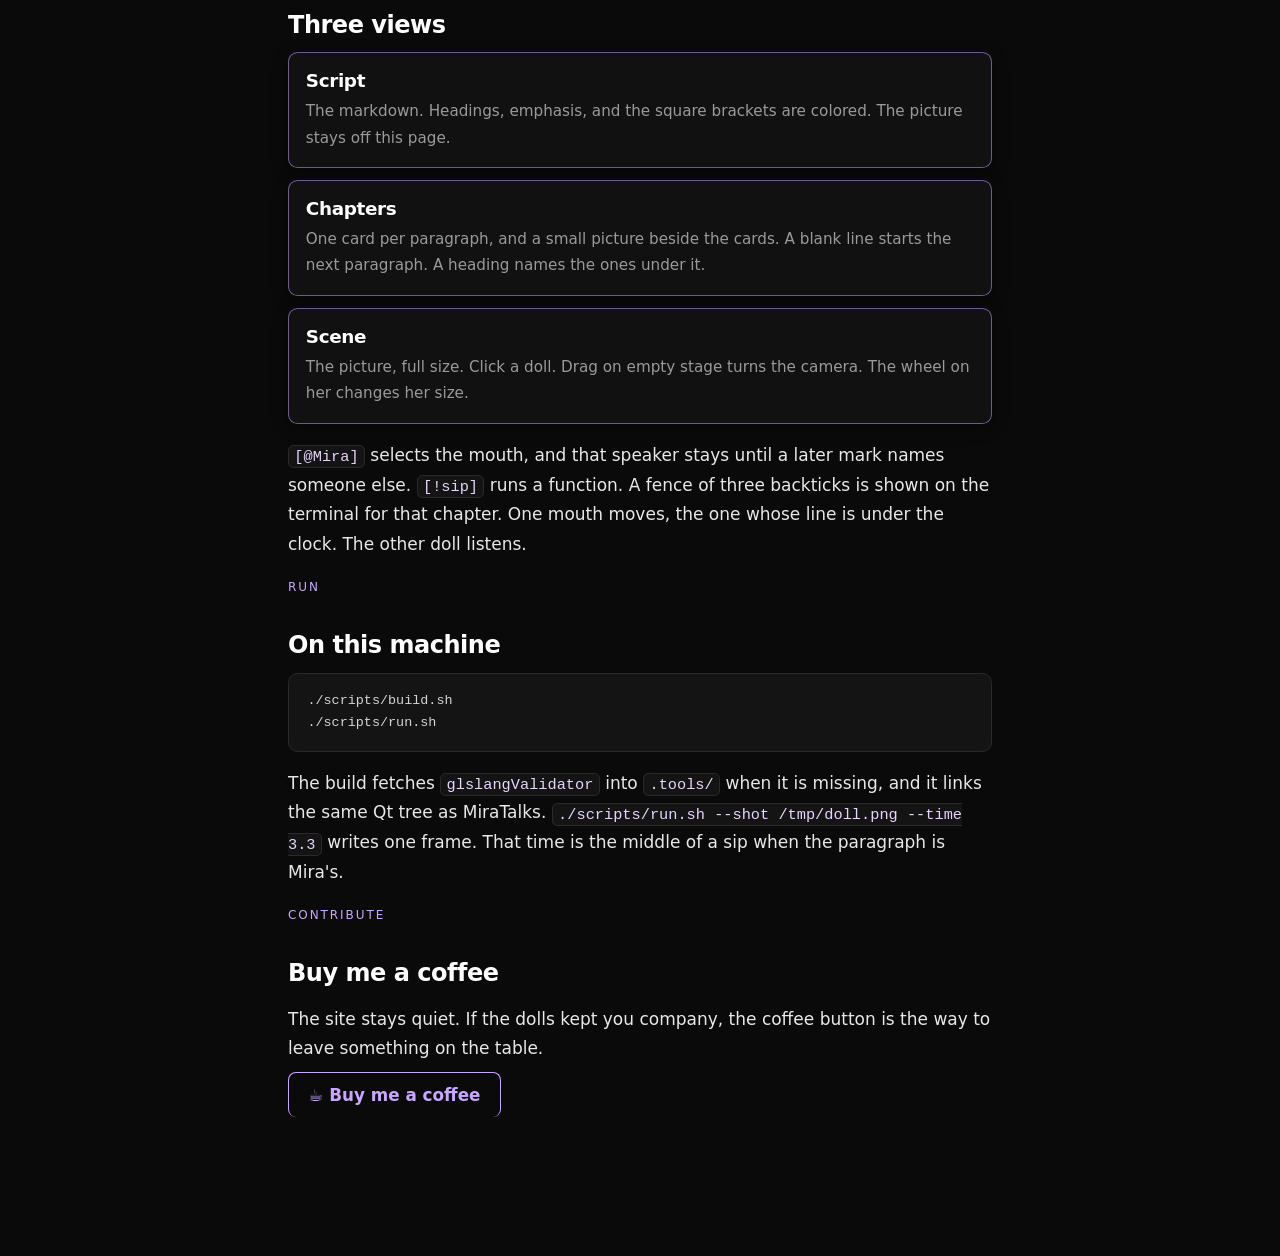
==== commit 4a73c654: "Keep the speaker, and name Doll Script without the LSL prefix." ====
--- a/index.html
+++ b/index.html
@@ -122,7 +122,7 @@
 The next verse stays in the song.
 
 [end]</code></pre>
-        <p><code>singer.guitar</code> hangs on her chest and strums that beat. The band is a General MIDI score. The vocal is that doll's voice, locked to the tune. SoulX-Singer is used when <code>DOLL_SOULX</code> points at it. A singer with no clip uses Mira's voice.</p>
+        <p><code>singer.guitar</code> hangs on her chest and strums that beat. The band is a General MIDI score. The vocal is that doll's voice, locked to the tune. SoulX-Singer is used when <code>DOLL_SOULX</code> points at it. A singer with no clip uses Mira's voice. Poppy, Willa, Maren, Hester, Toby, Ellis, Grant, and Harlan each have a generated voice. Those clips are not Mira's.</p>
         <p>The marks, the events, and the cup are written out on <a href="/script/">Doll Script</a>.</p>
       </section>
 
@@ -143,7 +143,7 @@
             <p>The picture, full size. Click a doll. Drag on empty stage turns the camera. The wheel on her changes her size.</p>
           </li>
         </ul>
-        <p><code>[@Mira]</code> selects the mouth. <code>[!sip]</code> runs a function. A fence of three backticks is shown on the terminal for that chapter. One mouth moves, the one whose line is under the clock. The other doll listens.</p>
+        <p><code>[@Mira]</code> selects the mouth, and that speaker stays until a later mark names someone else. <code>[!sip]</code> runs a function. A fence of three backticks is shown on the terminal for that chapter. One mouth moves, the one whose line is under the clock. The other doll listens.</p>
       </section>
 
       <section>
